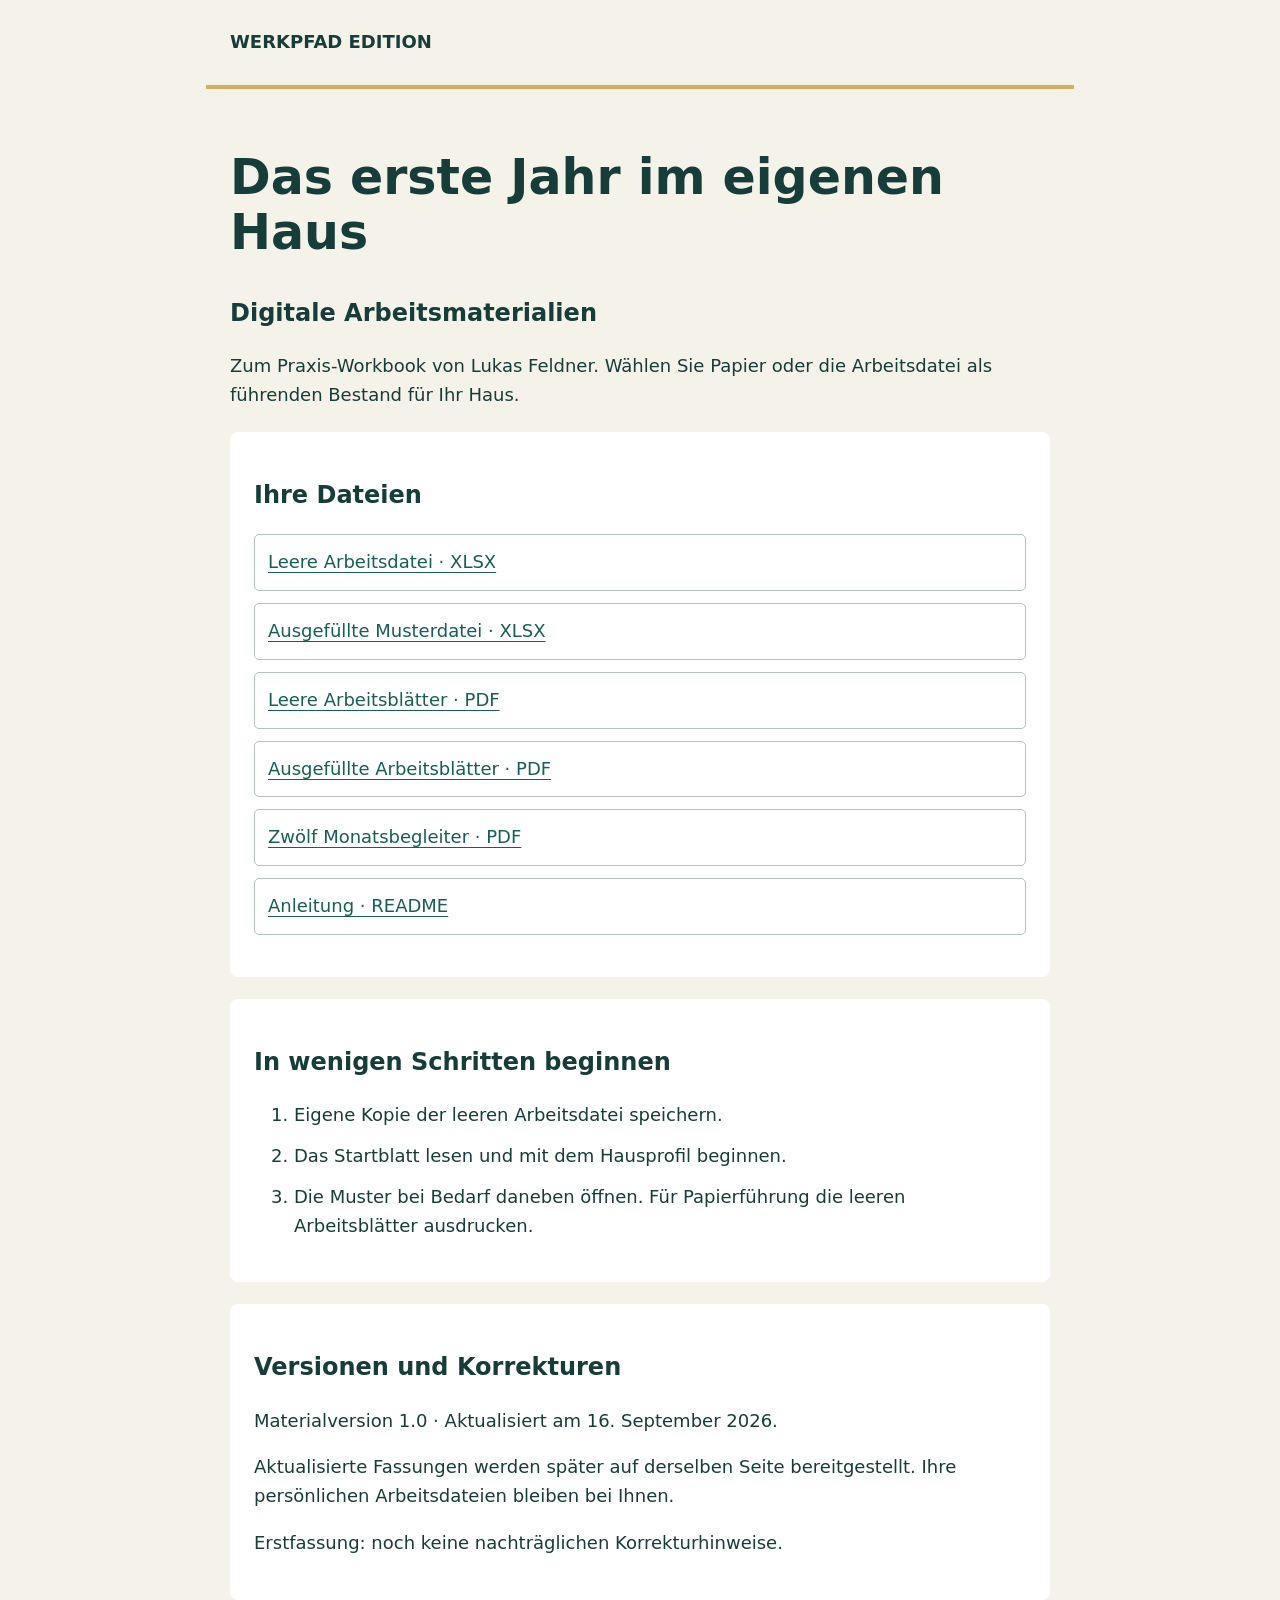
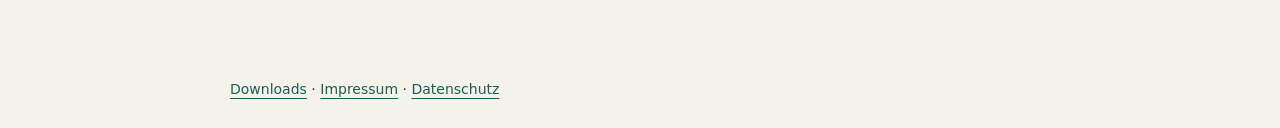
==== index.html @ da51f1f6 "Add files via upload Werkpfad Edition Hausjahr Downloads" ====
<!doctype html><html lang="de"><head><meta charset="utf-8"><meta name="viewport" content="width=device-width,initial-scale=1"><title>Hausjahr – Digitale Arbeitsmaterialien</title><link rel="stylesheet" href="style.css"></head><body><header><strong>WERKPFAD EDITION</strong></header><main><h1>Das erste Jahr im eigenen Haus</h1><h2>Digitale Arbeitsmaterialien</h2><p>Zum Praxis-Workbook von Lukas Feldner. Wählen Sie Papier oder die Arbeitsdatei als führenden Bestand für Ihr Haus.</p><section><h2>Ihre Dateien</h2><ul class="downloads"><li><a href="Hausorganisation-leer.xlsx" download>Leere Arbeitsdatei · XLSX</a></li><li><a href="Hausorganisation-Muster.xlsx" download>Ausgefüllte Musterdatei · XLSX</a></li><li><a href="Arbeitsblaetter-leer.pdf" download>Leere Arbeitsblätter · PDF</a></li><li><a href="Arbeitsblaetter-Muster.pdf" download>Ausgefüllte Arbeitsblätter · PDF</a></li><li><a href="Monatsbegleiter.pdf" download>Zwölf Monatsbegleiter · PDF</a></li><li><a href="README.md" download>Anleitung · README</a></li></ul></section><section><h2>In wenigen Schritten beginnen</h2><ol><li>Eigene Kopie der leeren Arbeitsdatei speichern.</li><li>Das Startblatt lesen und mit dem Hausprofil beginnen.</li><li>Die Muster bei Bedarf daneben öffnen. Für Papierführung die leeren Arbeitsblätter ausdrucken.</li></ol></section><section><h2>Versionen und Korrekturen</h2><p>Materialversion 1.0 · Aktualisiert am 16. September 2026.</p><p>Aktualisierte Fassungen werden später auf derselben Seite bereitgestellt. Ihre persönlichen Arbeitsdateien bleiben bei Ihnen.</p><p>Erstfassung: noch keine nachträglichen Korrekturhinweise.</p></section></main><footer><a href="index.html">Downloads</a> · <a href="impressum.html">Impressum</a> · <a href="datenschutz.html">Datenschutz</a></footer></body></html>
---- style.css ----
body{font:18px/1.6 system-ui,sans-serif;color:#173d3a;background:#f5f2e9;margin:0}main,header,footer{max-width:820px;margin:auto;padding:28px 24px}header{border-bottom:4px solid #d7ad65}h1{font-size:clamp(30px,7vw,49px);line-height:1.14}h2{font-size:24px}section{background:white;border-radius:8px;padding:24px;margin:22px 0}a{color:#175e58;text-underline-offset:4px}li{margin:12px 0}small{font-size:14px}.downloads a{display:block;padding:13px;border:1px solid #b4c2bc;border-radius:5px;overflow-wrap:anywhere}.downloads{list-style:none;padding:0}footer{font-size:14px}
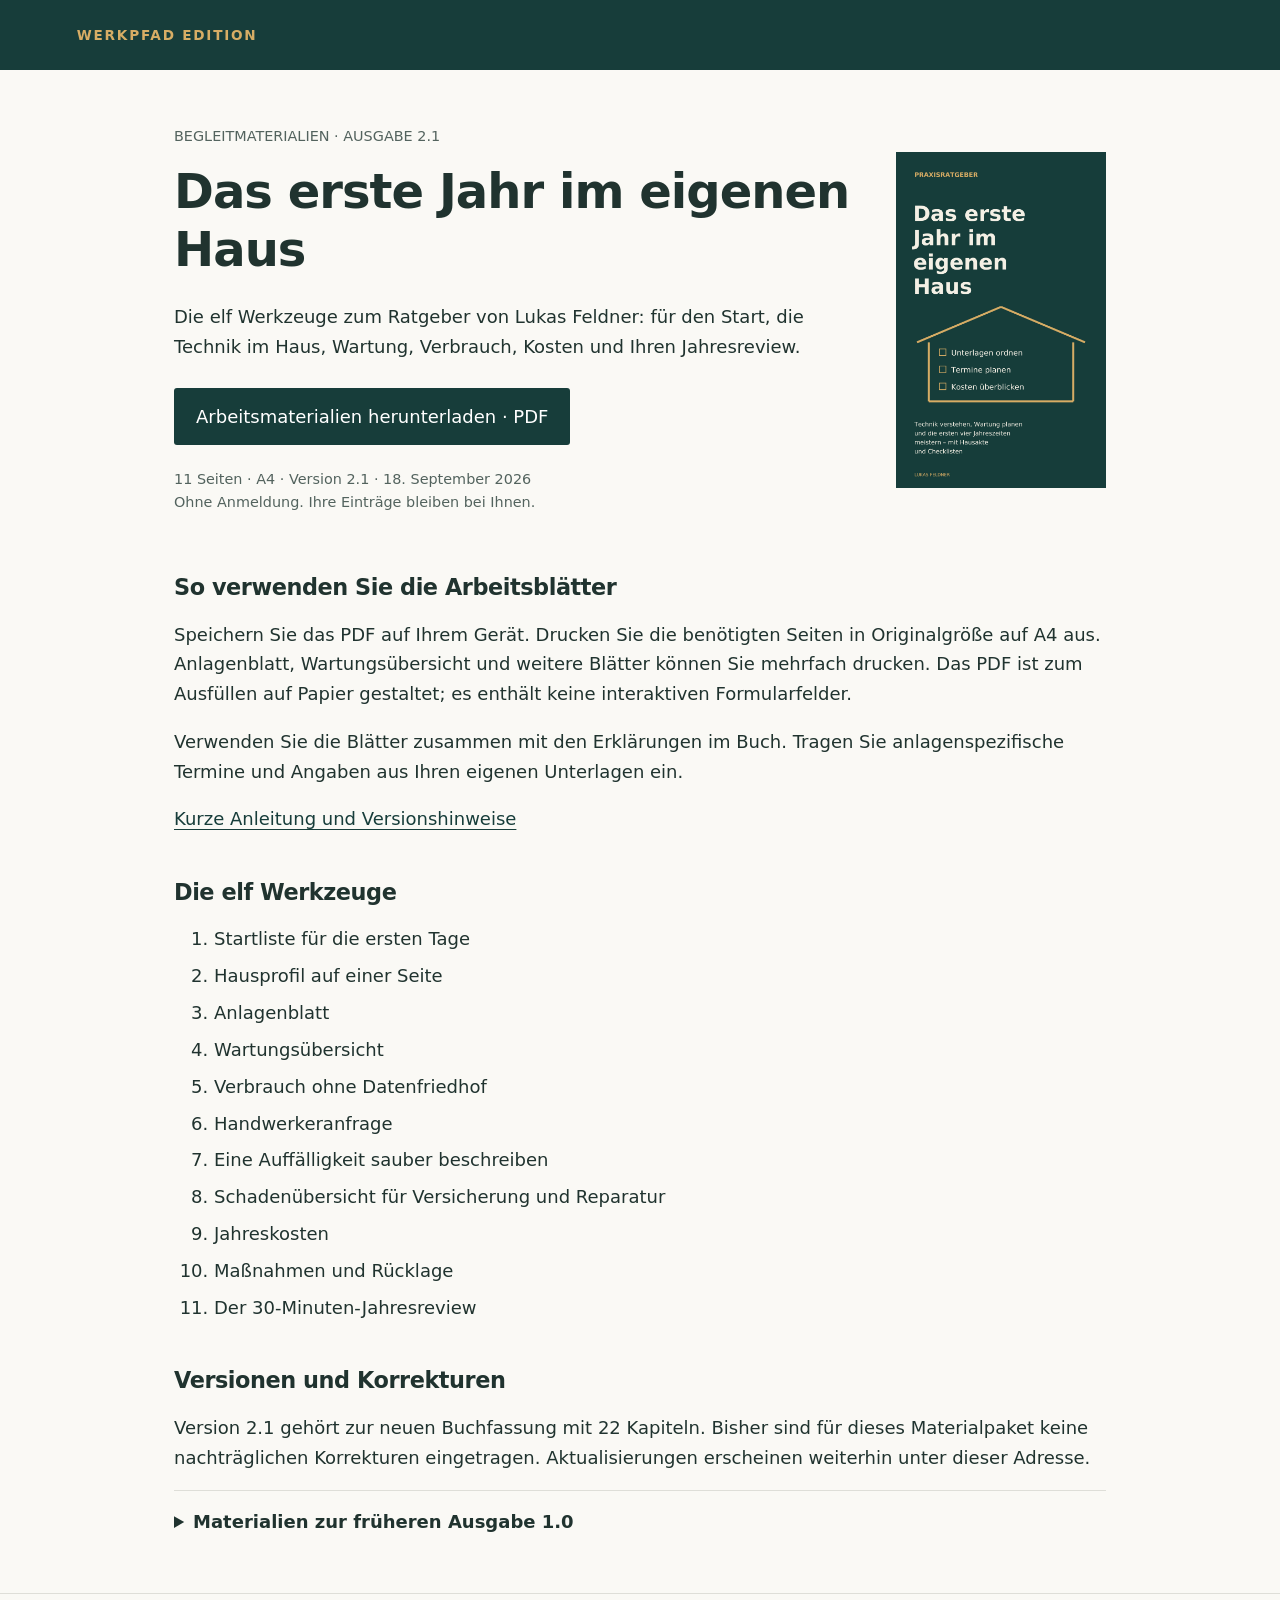
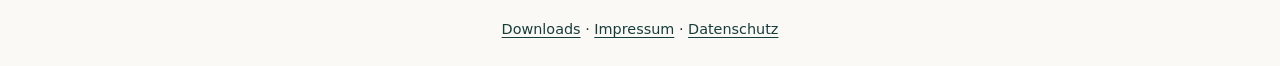
==== commit d9706bcc: "Add files via upload Update" ====
--- a/index.html
+++ b/index.html
@@ -1 +1 @@
-<!doctype html><html lang="de"><head><meta charset="utf-8"><meta name="viewport" content="width=device-width,initial-scale=1"><title>Hausjahr – Digitale Arbeitsmaterialien</title><link rel="stylesheet" href="style.css"></head><body><header><strong>WERKPFAD EDITION</strong></header><main><h1>Das erste Jahr im eigenen Haus</h1><h2>Digitale Arbeitsmaterialien</h2><p>Zum Praxis-Workbook von Lukas Feldner. Wählen Sie Papier oder die Arbeitsdatei als führenden Bestand für Ihr Haus.</p><section><h2>Ihre Dateien</h2><ul class="downloads"><li><a href="Hausorganisation-leer.xlsx" download>Leere Arbeitsdatei · XLSX</a></li><li><a href="Hausorganisation-Muster.xlsx" download>Ausgefüllte Musterdatei · XLSX</a></li><li><a href="Arbeitsblaetter-leer.pdf" download>Leere Arbeitsblätter · PDF</a></li><li><a href="Arbeitsblaetter-Muster.pdf" download>Ausgefüllte Arbeitsblätter · PDF</a></li><li><a href="Monatsbegleiter.pdf" download>Zwölf Monatsbegleiter · PDF</a></li><li><a href="README.md" download>Anleitung · README</a></li></ul></section><section><h2>In wenigen Schritten beginnen</h2><ol><li>Eigene Kopie der leeren Arbeitsdatei speichern.</li><li>Das Startblatt lesen und mit dem Hausprofil beginnen.</li><li>Die Muster bei Bedarf daneben öffnen. Für Papierführung die leeren Arbeitsblätter ausdrucken.</li></ol></section><section><h2>Versionen und Korrekturen</h2><p>Materialversion 1.0 · Aktualisiert am 16. September 2026.</p><p>Aktualisierte Fassungen werden später auf derselben Seite bereitgestellt. Ihre persönlichen Arbeitsdateien bleiben bei Ihnen.</p><p>Erstfassung: noch keine nachträglichen Korrekturhinweise.</p></section></main><footer><a href="index.html">Downloads</a> · <a href="impressum.html">Impressum</a> · <a href="datenschutz.html">Datenschutz</a></footer></body></html>+<!doctype html><html lang="de"><head><meta charset="utf-8"><meta name="viewport" content="width=device-width,initial-scale=1"><title>Arbeitsmaterialien zum Hausbuch | Werkpfad Edition</title><meta name="description" content="Die elf Arbeitsmaterialien zu Das erste Jahr im eigenen Haus von Lukas Feldner. Kostenlos als druckbares A4-PDF herunterladen."><link rel="canonical" href="https://werkpfad-edition.github.io/hausjahr/"><link rel="stylesheet" href="style.css"></head><body><header><strong>WERKPFAD EDITION</strong></header><main><section class="hero"><div><p class="meta">BEGLEITMATERIALIEN · AUSGABE 2.1</p><h1>Das erste Jahr im eigenen Haus</h1><p>Die elf Werkzeuge zum Ratgeber von Lukas Feldner: für den Start, die Technik im Haus, Wartung, Verbrauch, Kosten und Ihren Jahresreview.</p><a class="button" href="Hausbuch-Arbeitsmaterialien-2.1.pdf" download>Arbeitsmaterialien herunterladen · PDF</a><p class="meta">11 Seiten · A4 · Version 2.1 · 18. September 2026<br>Ohne Anmeldung. Ihre Einträge bleiben bei Ihnen.</p></div><img src="cover-hausbuch-2.1.jpg" width="1600" height="2560" alt="Buchcover Das erste Jahr im eigenen Haus von Lukas Feldner"></section><section><h2>So verwenden Sie die Arbeitsblätter</h2><p>Speichern Sie das PDF auf Ihrem Gerät. Drucken Sie die benötigten Seiten in Originalgröße auf A4 aus. Anlagenblatt, Wartungsübersicht und weitere Blätter können Sie mehrfach drucken. Das PDF ist zum Ausfüllen auf Papier gestaltet; es enthält keine interaktiven Formularfelder.</p><p>Verwenden Sie die Blätter zusammen mit den Erklärungen im Buch. Tragen Sie anlagenspezifische Termine und Angaben aus Ihren eigenen Unterlagen ein.</p><p><a href="README.md">Kurze Anleitung und Versionshinweise</a></p></section><section><h2>Die elf Werkzeuge</h2><ol><li>Startliste für die ersten Tage</li><li>Hausprofil auf einer Seite</li><li>Anlagenblatt</li><li>Wartungsübersicht</li><li>Verbrauch ohne Datenfriedhof</li><li>Handwerkeranfrage</li><li>Eine Auffälligkeit sauber beschreiben</li><li>Schadenübersicht für Versicherung und Reparatur</li><li>Jahreskosten</li><li>Maßnahmen und Rücklage</li><li>Der 30-Minuten-Jahresreview</li></ol></section><section><h2>Versionen und Korrekturen</h2><p>Version 2.1 gehört zur neuen Buchfassung mit 22 Kapiteln. Bisher sind für dieses Materialpaket keine nachträglichen Korrekturen eingetragen. Aktualisierungen erscheinen weiterhin unter dieser Adresse.</p><details><summary>Materialien zur früheren Ausgabe 1.0</summary><p>Diese Dateien gehören zur früheren Workbook-Fassung. Sie entsprechen nicht den elf Werkzeugen der Ausgabe 2.1. Bestehende Direktlinks bleiben erreichbar.</p><ul><li><a href="archiv/1.0/Arbeitsblaetter-leer.pdf">Arbeitsblätter 1.0</a></li><li><a href="Arbeitsblaetter-Muster.pdf">Ausgefülltes Muster 1.0</a></li><li><a href="Hausorganisation-leer.xlsx">Arbeitsdatei 1.0</a></li><li><a href="Hausorganisation-Muster.xlsx">Musterdatei 1.0</a></li><li><a href="Monatsbegleiter.pdf">Monatsbegleiter 1.0</a></li></ul></details></section></main><footer><a href="index.html">Downloads</a> · <a href="impressum.html">Impressum</a> · <a href="datenschutz.html">Datenschutz</a></footer></body></html>
--- a/style.css
+++ b/style.css
@@ -1 +1 @@
-body{font:18px/1.6 system-ui,sans-serif;color:#173d3a;background:#f5f2e9;margin:0}main,header,footer{max-width:820px;margin:auto;padding:28px 24px}header{border-bottom:4px solid #d7ad65}h1{font-size:clamp(30px,7vw,49px);line-height:1.14}h2{font-size:24px}section{background:white;border-radius:8px;padding:24px;margin:22px 0}a{color:#175e58;text-underline-offset:4px}li{margin:12px 0}small{font-size:14px}.downloads a{display:block;padding:13px;border:1px solid #b4c2bc;border-radius:5px;overflow-wrap:anywhere}.downloads{list-style:none;padding:0}footer{font-size:14px}+*{box-sizing:border-box}body{margin:0;background:#faf9f5;color:#20332f;font:18px/1.65 system-ui,-apple-system,sans-serif}header{background:#173d3a;color:#d7ad65;padding:24px max(6vw,20px);font-size:.85rem;letter-spacing:.13em}main{max-width:980px;margin:auto;padding:40px 24px}h1,h2{line-height:1.2;letter-spacing:-.02em}h1{font-size:clamp(2rem,5vw,3rem);margin:.2em 0 .5em}h2{font-size:1.4rem;margin-top:2em}a{color:#173d3a;text-underline-offset:.2em}a:focus-visible{outline:3px solid #b3863b;outline-offset:4px}.hero{display:grid;grid-template-columns:minmax(0,1fr) 210px;gap:36px;align-items:center}.hero img{width:100%;height:auto}.button{display:inline-block;background:#173d3a;color:#fff;text-decoration:none;padding:14px 22px;margin:8px 0;border-radius:3px}.meta{font-size:.9rem;color:#53635e}li{margin:.4em 0}footer{padding:24px;text-align:center;border-top:1px solid #deded8;font-size:.9rem}details{padding:16px 0;border-top:1px solid #deded8}summary{cursor:pointer;font-weight:600}@media(max-width:600px){.hero{grid-template-columns:1fr}.hero img{max-width:170px;grid-row:1}main{padding-top:24px}}
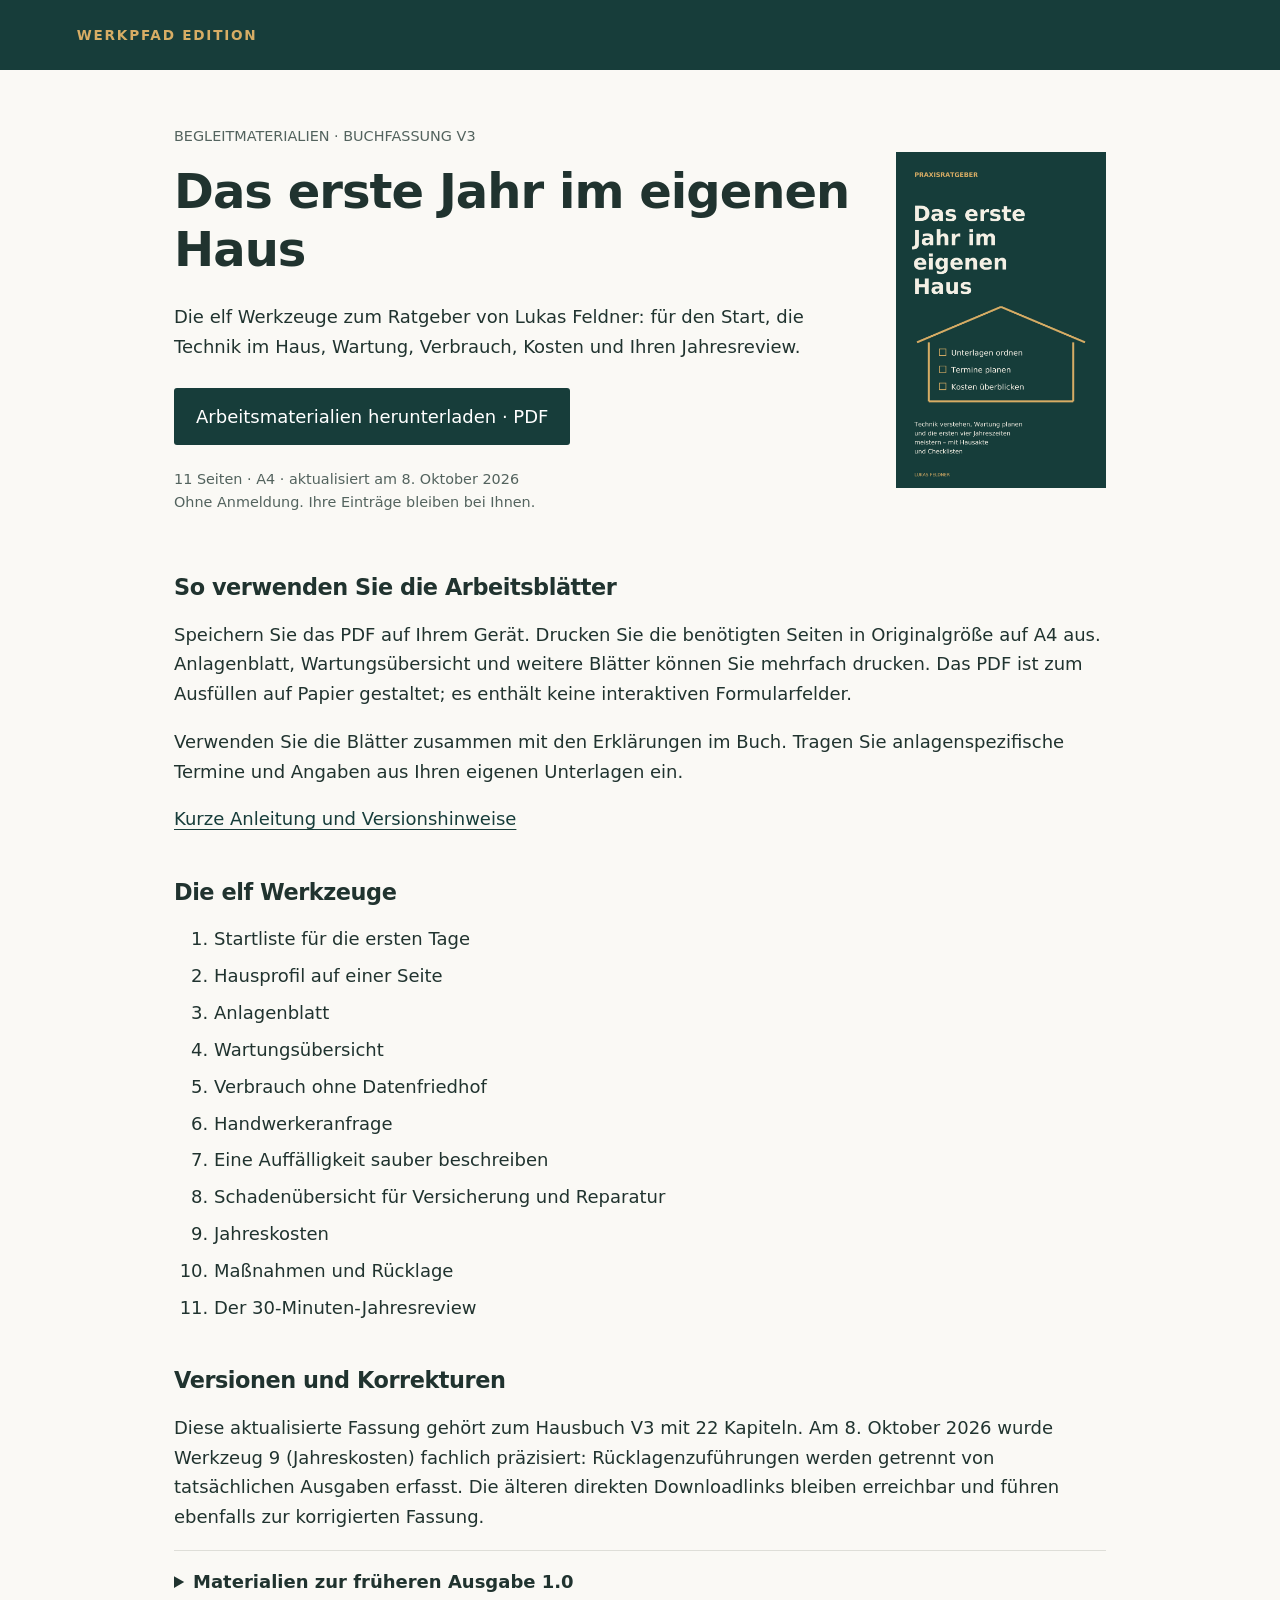
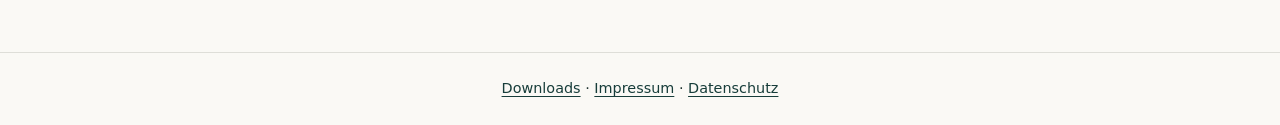
==== commit cc52fa6e: "Hausbuch V3: korrigierte Jahreskosten-Arbeitsblätter und aktuelle Downloadseite" ====
--- a/index.html
+++ b/index.html
@@ -1 +1 @@
-<!doctype html><html lang="de"><head><meta charset="utf-8"><meta name="viewport" content="width=device-width,initial-scale=1"><title>Arbeitsmaterialien zum Hausbuch | Werkpfad Edition</title><meta name="description" content="Die elf Arbeitsmaterialien zu Das erste Jahr im eigenen Haus von Lukas Feldner. Kostenlos als druckbares A4-PDF herunterladen."><link rel="canonical" href="https://werkpfad-edition.github.io/hausjahr/"><link rel="stylesheet" href="style.css"></head><body><header><strong>WERKPFAD EDITION</strong></header><main><section class="hero"><div><p class="meta">BEGLEITMATERIALIEN · AUSGABE 2.1</p><h1>Das erste Jahr im eigenen Haus</h1><p>Die elf Werkzeuge zum Ratgeber von Lukas Feldner: für den Start, die Technik im Haus, Wartung, Verbrauch, Kosten und Ihren Jahresreview.</p><a class="button" href="Hausbuch-Arbeitsmaterialien-2.1.pdf" download>Arbeitsmaterialien herunterladen · PDF</a><p class="meta">11 Seiten · A4 · Version 2.1 · 18. September 2026<br>Ohne Anmeldung. Ihre Einträge bleiben bei Ihnen.</p></div><img src="cover-hausbuch-2.1.jpg" width="1600" height="2560" alt="Buchcover Das erste Jahr im eigenen Haus von Lukas Feldner"></section><section><h2>So verwenden Sie die Arbeitsblätter</h2><p>Speichern Sie das PDF auf Ihrem Gerät. Drucken Sie die benötigten Seiten in Originalgröße auf A4 aus. Anlagenblatt, Wartungsübersicht und weitere Blätter können Sie mehrfach drucken. Das PDF ist zum Ausfüllen auf Papier gestaltet; es enthält keine interaktiven Formularfelder.</p><p>Verwenden Sie die Blätter zusammen mit den Erklärungen im Buch. Tragen Sie anlagenspezifische Termine und Angaben aus Ihren eigenen Unterlagen ein.</p><p><a href="README.md">Kurze Anleitung und Versionshinweise</a></p></section><section><h2>Die elf Werkzeuge</h2><ol><li>Startliste für die ersten Tage</li><li>Hausprofil auf einer Seite</li><li>Anlagenblatt</li><li>Wartungsübersicht</li><li>Verbrauch ohne Datenfriedhof</li><li>Handwerkeranfrage</li><li>Eine Auffälligkeit sauber beschreiben</li><li>Schadenübersicht für Versicherung und Reparatur</li><li>Jahreskosten</li><li>Maßnahmen und Rücklage</li><li>Der 30-Minuten-Jahresreview</li></ol></section><section><h2>Versionen und Korrekturen</h2><p>Version 2.1 gehört zur neuen Buchfassung mit 22 Kapiteln. Bisher sind für dieses Materialpaket keine nachträglichen Korrekturen eingetragen. Aktualisierungen erscheinen weiterhin unter dieser Adresse.</p><details><summary>Materialien zur früheren Ausgabe 1.0</summary><p>Diese Dateien gehören zur früheren Workbook-Fassung. Sie entsprechen nicht den elf Werkzeugen der Ausgabe 2.1. Bestehende Direktlinks bleiben erreichbar.</p><ul><li><a href="archiv/1.0/Arbeitsblaetter-leer.pdf">Arbeitsblätter 1.0</a></li><li><a href="Arbeitsblaetter-Muster.pdf">Ausgefülltes Muster 1.0</a></li><li><a href="Hausorganisation-leer.xlsx">Arbeitsdatei 1.0</a></li><li><a href="Hausorganisation-Muster.xlsx">Musterdatei 1.0</a></li><li><a href="Monatsbegleiter.pdf">Monatsbegleiter 1.0</a></li></ul></details></section></main><footer><a href="index.html">Downloads</a> · <a href="impressum.html">Impressum</a> · <a href="datenschutz.html">Datenschutz</a></footer></body></html>+<!doctype html><html lang="de"><head><meta charset="utf-8"><meta name="viewport" content="width=device-width,initial-scale=1"><title>Arbeitsmaterialien zum Hausbuch | Werkpfad Edition</title><meta name="description" content="Die elf Arbeitsmaterialien zu Das erste Jahr im eigenen Haus von Lukas Feldner. Kostenlos als druckbares A4-PDF herunterladen."><link rel="canonical" href="https://werkpfad-edition.github.io/hausjahr/"><link rel="stylesheet" href="style.css"></head><body><header><strong>WERKPFAD EDITION</strong></header><main><section class="hero"><div><p class="meta">BEGLEITMATERIALIEN · BUCHFASSUNG V3</p><h1>Das erste Jahr im eigenen Haus</h1><p>Die elf Werkzeuge zum Ratgeber von Lukas Feldner: für den Start, die Technik im Haus, Wartung, Verbrauch, Kosten und Ihren Jahresreview.</p><a class="button" href="Hausbuch-Arbeitsmaterialien-V3.pdf" download>Arbeitsmaterialien herunterladen · PDF</a><p class="meta">11 Seiten · A4 · aktualisiert am 8. Oktober 2026<br>Ohne Anmeldung. Ihre Einträge bleiben bei Ihnen.</p></div><img src="cover-hausbuch-2.1.jpg" width="1600" height="2560" alt="Buchcover Das erste Jahr im eigenen Haus von Lukas Feldner"></section><section><h2>So verwenden Sie die Arbeitsblätter</h2><p>Speichern Sie das PDF auf Ihrem Gerät. Drucken Sie die benötigten Seiten in Originalgröße auf A4 aus. Anlagenblatt, Wartungsübersicht und weitere Blätter können Sie mehrfach drucken. Das PDF ist zum Ausfüllen auf Papier gestaltet; es enthält keine interaktiven Formularfelder.</p><p>Verwenden Sie die Blätter zusammen mit den Erklärungen im Buch. Tragen Sie anlagenspezifische Termine und Angaben aus Ihren eigenen Unterlagen ein.</p><p><a href="README.md">Kurze Anleitung und Versionshinweise</a></p></section><section><h2>Die elf Werkzeuge</h2><ol><li>Startliste für die ersten Tage</li><li>Hausprofil auf einer Seite</li><li>Anlagenblatt</li><li>Wartungsübersicht</li><li>Verbrauch ohne Datenfriedhof</li><li>Handwerkeranfrage</li><li>Eine Auffälligkeit sauber beschreiben</li><li>Schadenübersicht für Versicherung und Reparatur</li><li>Jahreskosten</li><li>Maßnahmen und Rücklage</li><li>Der 30-Minuten-Jahresreview</li></ol></section><section><h2>Versionen und Korrekturen</h2><p>Diese aktualisierte Fassung gehört zum Hausbuch V3 mit 22 Kapiteln. Am 8. Oktober 2026 wurde Werkzeug 9 (Jahreskosten) fachlich präzisiert: Rücklagenzuführungen werden getrennt von tatsächlichen Ausgaben erfasst. Die älteren direkten Downloadlinks bleiben erreichbar und führen ebenfalls zur korrigierten Fassung.</p><details><summary>Materialien zur früheren Ausgabe 1.0</summary><p>Diese Dateien gehören zur früheren Workbook-Fassung. Sie entsprechen nicht den elf Werkzeugen der Ausgabe 2.1. Bestehende Direktlinks bleiben erreichbar.</p><ul><li><a href="archiv/1.0/Arbeitsblaetter-leer.pdf">Arbeitsblätter 1.0</a></li><li><a href="Arbeitsblaetter-Muster.pdf">Ausgefülltes Muster 1.0</a></li><li><a href="Hausorganisation-leer.xlsx">Arbeitsdatei 1.0</a></li><li><a href="Hausorganisation-Muster.xlsx">Musterdatei 1.0</a></li><li><a href="Monatsbegleiter.pdf">Monatsbegleiter 1.0</a></li></ul></details></section></main><footer><a href="index.html">Downloads</a> · <a href="impressum.html">Impressum</a> · <a href="datenschutz.html">Datenschutz</a></footer></body></html>
